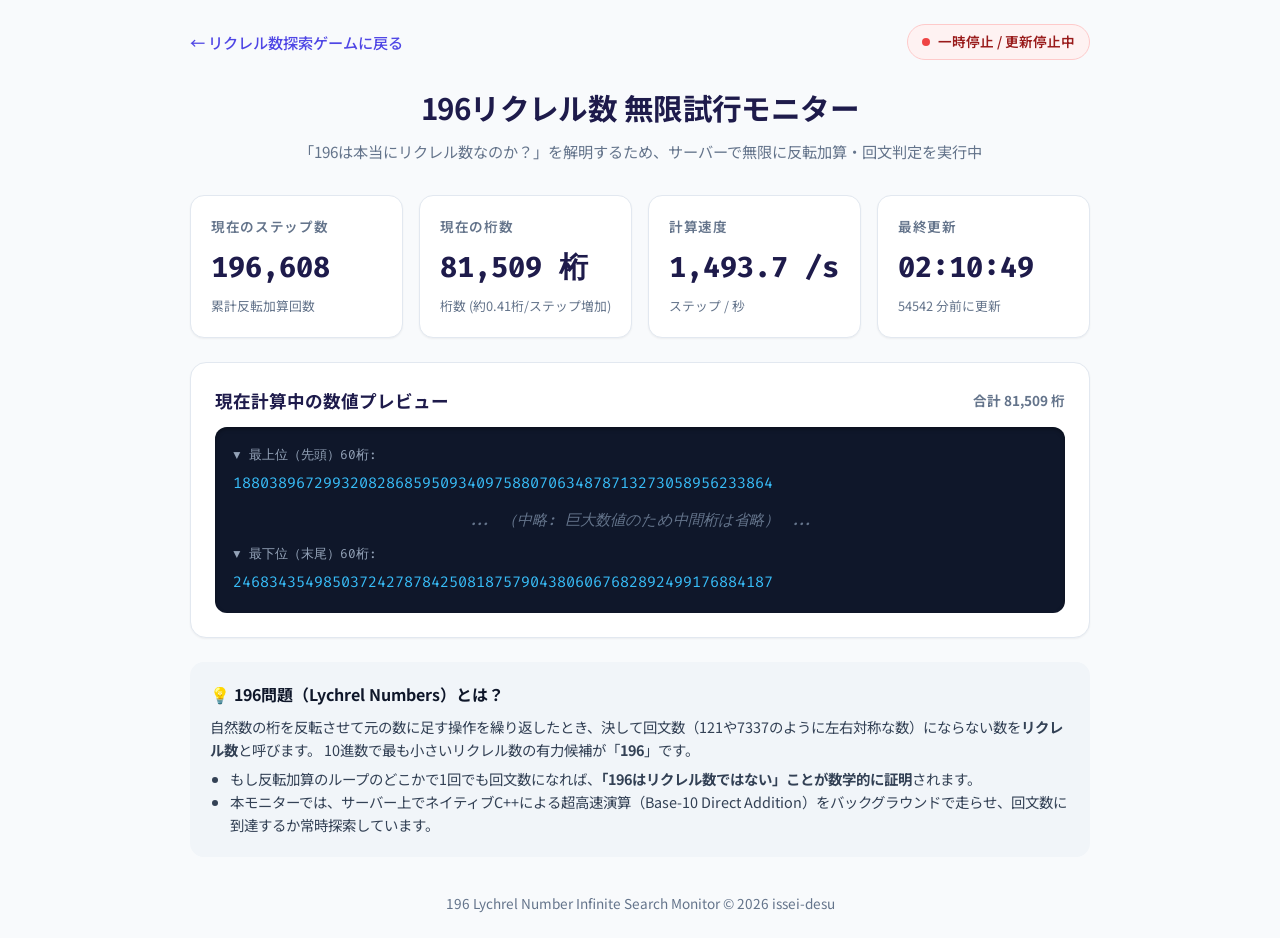
==== live.html @ 3861e8cc "Add real-time monitor page for 196 infinite trial" ====
<!DOCTYPE html>
<html lang="ja">
<head>
  <meta charset="UTF-8">
  <meta name="viewport" content="width=device-width, initial-scale=1.0">
  <meta http-equiv="Cache-Control" content="no-cache, no-store, must-revalidate">
  <meta http-equiv="Pragma" content="no-cache">
  <meta http-equiv="Expires" content="0">
  <title>196 無限試行モニター | リクレル数探索</title>
  <link rel="preconnect" href="https://fonts.googleapis.com">
  <link rel="preconnect" href="https://fonts.gstatic.com" crossorigin>
  <link href="https://fonts.googleapis.com/css2?family=Fira+Code:wght@400;500;600;700&family=Noto+Sans+JP:wght@400;500;700&display=swap" rel="stylesheet">
  <style>
    :root {
      --bg: #f8fafc;
      --card-bg: #ffffff;
      --text: #0f172a;
      --text-sub: #64748b;
      --border: #e2e8f0;
      --primary: #4f46e5;
      --primary-hover: #4338ca;
      --accent-green: #10b981;
      --accent-red: #ef4444;
      --accent-yellow: #f59e0b;
      --code-bg: #0f172a;
      --code-text: #38bdf8;
      --shadow-sm: 0 1px 2px 0 rgb(0 0 0 / 0.05);
      --shadow-md: 0 4px 6px -1px rgb(0 0 0 / 0.1), 0 2px 4px -2px rgb(0 0 0 / 0.1);
      --shadow-lg: 0 10px 15px -3px rgb(0 0 0 / 0.1), 0 4px 6px -4px rgb(0 0 0 / 0.1);
    }

    * {
      box-sizing: border-box;
      margin: 0;
      padding: 0;
    }

    body {
      background-color: var(--bg);
      color: var(--text);
      font-family: 'Noto Sans JP', -apple-system, BlinkMacSystemFont, "Segoe UI", Roboto, sans-serif;
      line-height: 1.6;
      padding: 24px 16px;
    }

    .container {
      max-width: 900px;
      margin: 0 auto;
    }

    .top-nav {
      display: flex;
      justify-content: space-between;
      align-items: center;
      margin-bottom: 24px;
    }

    .back-link {
      display: inline-flex;
      align-items: center;
      gap: 6px;
      color: var(--primary);
      text-decoration: none;
      font-weight: 500;
      font-size: 0.95rem;
      transition: color 0.15s;
    }
    .back-link:hover {
      text-decoration: underline;
    }

    .live-badge {
      display: inline-flex;
      align-items: center;
      gap: 8px;
      background: #ecfdf5;
      color: #065f46;
      padding: 6px 14px;
      border-radius: 9999px;
      font-size: 0.85rem;
      font-weight: 600;
      border: 1px solid #a7f3d0;
    }

    .pulse-dot {
      width: 8px;
      height: 8px;
      background-color: var(--accent-green);
      border-radius: 50%;
      animation: pulse 1.5s infinite;
    }

    @keyframes pulse {
      0% { transform: scale(0.95); opacity: 0.8; }
      50% { transform: scale(1.3); opacity: 1; }
      100% { transform: scale(0.95); opacity: 0.8; }
    }

    .header {
      text-align: center;
      margin-bottom: 32px;
    }

    .header h1 {
      font-size: 1.85rem;
      font-weight: 700;
      letter-spacing: -0.02em;
      color: #1e1b4b;
      margin-bottom: 8px;
    }

    .header p {
      color: var(--text-sub);
      font-size: 0.95rem;
    }

    .card {
      background: var(--card-bg);
      border: 1px solid var(--border);
      border-radius: 16px;
      padding: 24px;
      margin-bottom: 24px;
      box-shadow: var(--shadow-sm);
    }

    /* Metrics Grid */
    .metrics-grid {
      display: grid;
      grid-template-columns: repeat(auto-fit, minmax(200px, 1fr));
      gap: 16px;
      margin-bottom: 24px;
    }

    .metric-card {
      background: var(--card-bg);
      border: 1px solid var(--border);
      border-radius: 14px;
      padding: 20px;
      box-shadow: var(--shadow-sm);
      display: flex;
      flex-direction: column;
      gap: 6px;
    }

    .metric-title {
      font-size: 0.85rem;
      font-weight: 600;
      color: var(--text-sub);
      text-transform: uppercase;
      letter-spacing: 0.05em;
    }

    .metric-value {
      font-family: 'Fira Code', monospace;
      font-size: 1.8rem;
      font-weight: 700;
      color: #1e1b4b;
      word-break: break-all;
    }

    .metric-sub {
      font-size: 0.8rem;
      color: var(--text-sub);
    }

    /* Target Result Banner */
    .discovery-banner {
      background: linear-gradient(135deg, #10b981 0%, #059669 100%);
      color: white;
      padding: 24px;
      border-radius: 16px;
      text-align: center;
      margin-bottom: 24px;
      box-shadow: var(--shadow-lg);
      display: none;
    }
    .discovery-banner h2 {
      font-size: 1.6rem;
      margin-bottom: 8px;
    }

    /* Preview section */
    .section-title {
      font-size: 1.1rem;
      font-weight: 700;
      color: #1e1b4b;
      margin-bottom: 12px;
      display: flex;
      justify-content: space-between;
      align-items: center;
    }

    .preview-box {
      background: var(--code-bg);
      color: var(--code-text);
      font-family: 'Fira Code', monospace;
      font-size: 0.95rem;
      padding: 18px;
      border-radius: 12px;
      overflow-x: auto;
      line-height: 1.6;
      box-shadow: inset 0 2px 4px 0 rgb(0 0 0 / 0.3);
      word-break: break-all;
    }

    .preview-label {
      color: #94a3b8;
      font-size: 0.8rem;
      display: block;
      margin-bottom: 6px;
    }

    .preview-divider {
      color: #64748b;
      margin: 12px 0;
      text-align: center;
      font-style: italic;
    }

    /* Information / Explanations */
    .info-section {
      background: #f1f5f9;
      border-radius: 14px;
      padding: 20px;
      font-size: 0.9rem;
      color: #334155;
    }

    .info-section h3 {
      font-size: 1rem;
      font-weight: 700;
      color: #0f172a;
      margin-bottom: 8px;
    }

    .info-section ul {
      margin-left: 20px;
      margin-top: 6px;
    }

    .footer {
      text-align: center;
      color: var(--text-sub);
      font-size: 0.85rem;
      margin-top: 36px;
    }

    /* Offline status */
    .status-badge-offline {
      background: #fef2f2 !important;
      color: #991b1b !important;
      border-color: #fecaca !important;
    }
    .status-badge-offline .pulse-dot {
      background-color: var(--accent-red) !important;
      animation: none !important;
    }

    @media (max-width: 640px) {
      body {
        padding: 16px 12px;
      }
      .metric-value {
        font-size: 1.45rem;
      }
      .header h1 {
        font-size: 1.5rem;
      }
    }
  </style>
</head>
<body>
  <div class="container">
    <nav class="top-nav">
      <a href="index.html" class="back-link">
        ← リクレル数探索ゲームに戻る
      </a>
      <div id="liveIndicator" class="live-badge">
        <span class="pulse-dot"></span>
        <span id="liveStatusText">LIVE 接続中</span>
      </div>
    </nav>

    <header class="header">
      <h1>196リクレル数 無限試行モニター</h1>
      <p>「196は本当にリクレル数なのか？」を解明するため、サーバーで無限に反転加算・回文判定を実行中</p>
    </header>

    <div id="discoveryBanner" class="discovery-banner">
      <h2>🎉 回文数が発見されました！ 🎉</h2>
      <p>196がリクレル数ではないことが証明されました！詳細は下記を確認してください。</p>
    </div>

    <!-- Metrics -->
    <div class="metrics-grid">
      <div class="metric-card">
        <span class="metric-title">現在のステップ数</span>
        <span id="stepDisplay" class="metric-value">---</span>
        <span class="metric-sub">累計反転加算回数</span>
      </div>

      <div class="metric-card">
        <span class="metric-title">現在の桁数</span>
        <span id="digitsDisplay" class="metric-value">---</span>
        <span class="metric-sub">桁数 (約0.41桁/ステップ増加)</span>
      </div>

      <div class="metric-card">
        <span class="metric-title">計算速度</span>
        <span id="speedDisplay" class="metric-value">---</span>
        <span class="metric-sub">ステップ / 秒</span>
      </div>

      <div class="metric-card">
        <span class="metric-title">最終更新</span>
        <span id="updatedDisplay" class="metric-value">---</span>
        <span class="metric-sub" id="updatedRelative">受信待機中...</span>
      </div>
    </div>

    <!-- Number Preview -->
    <section class="card">
      <div class="section-title">
        <span>現在計算中の数値プレビュー</span>
        <span style="font-size: 0.85rem; color: var(--text-sub);" id="previewDigitsCount"></span>
      </div>
      <div class="preview-box">
        <span class="preview-label">▼ 最上位（先頭）60桁:</span>
        <div id="previewHead">読み込み中...</div>
        <div class="preview-divider">... （中略: 巨大数値のため中間桁は省略） ...</div>
        <span class="preview-label">▼ 最下位（末尾）60桁:</span>
        <div id="previewTail">読み込み中...</div>
      </div>
    </section>

    <!-- Info Explanations -->
    <section class="info-section">
      <h3>💡 196問題（Lychrel Numbers）とは？</h3>
      <p>
        自然数の桁を反転させて元の数に足す操作を繰り返したとき、決して回文数（121や7337のように左右対称な数）にならない数を<strong>リクレル数</strong>と呼びます。
        10進数で最も小さいリクレル数の有力候補が「<strong>196</strong>」です。
      </p>
      <ul>
        <li>もし反転加算のループのどこかで1回でも回文数になれば、<strong>「196はリクレル数ではない」ことが数学的に証明</strong>されます。</li>
        <li>本モニターでは、サーバー上でネイティブC++による超高速演算（Base-10 Direct Addition）をバックグラウンドで走らせ、回文数に到達するか常時探索しています。</li>
      </ul>
    </section>

    <footer class="footer">
      <p>196 Lychrel Number Infinite Search Monitor &copy; 2026 issei-desu</p>
    </footer>
  </div>

  <script>
    const KVDB_URL = 'https://kvdb.io/C73anz47CwZ5a14fmn1Rba/live_196';
    const FALLBACK_URL = 'progress.json';

    let lastDataTime = 0;

    async function fetchProgress() {
      try {
        let res = null;
        try {
          res = await fetch(KVDB_URL + '?t=' + Date.now(), { cache: 'no-store' });
        } catch (e) {
          console.warn('KVDB fetch failed, trying local progress.json fallback', e);
        }

        if (!res || !res.ok) {
          res = await fetch(FALLBACK_URL + '?t=' + Date.now(), { cache: 'no-store' });
        }

        if (!res.ok) {
          throw new Error('Failed to fetch progress data');
        }

        const data = await res.json();
        updateUI(data);
      } catch (err) {
        console.error('Fetch error:', err);
        markOffline();
      }
    }

    function updateUI(data) {
      const step = data.step || 0;
      const digits = data.digits || 0;
      const speed = data.speed || 0;
      const updatedAt = data.updatedAt || Date.now();
      const isFound = data.found === true;

      document.getElementById('stepDisplay').textContent = step.toLocaleString();
      document.getElementById('digitsDisplay').textContent = digits.toLocaleString() + ' 桁';
      document.getElementById('speedDisplay').textContent = speed.toLocaleString(undefined, { maximumFractionDigits: 1 }) + ' /s';

      lastDataTime = updatedAt;
      const date = new Date(updatedAt);
      document.getElementById('updatedDisplay').textContent = 
        date.getHours().toString().padStart(2, '0') + ':' +
        date.getMinutes().toString().padStart(2, '0') + ':' +
        date.getSeconds().toString().padStart(2, '0');

      document.getElementById('previewDigitsCount').textContent = `合計 ${digits.toLocaleString()} 桁`;
      document.getElementById('previewHead').textContent = data.previewHead || '---';
      document.getElementById('previewTail').textContent = data.previewTail || '---';

      // Live status check
      const diffSec = Math.floor((Date.now() - updatedAt) / 1000);
      const indicator = document.getElementById('liveIndicator');
      const statusText = document.getElementById('liveStatusText');

      if (isFound) {
        document.getElementById('discoveryBanner').style.display = 'block';
        indicator.className = 'live-badge';
        statusText.textContent = '🎉 回文数発見！';
      } else if (diffSec <= 20) {
        indicator.className = 'live-badge';
        statusText.textContent = 'LIVE 計算中';
      } else {
        indicator.className = 'live-badge status-badge-offline';
        statusText.textContent = '一時停止 / 更新停止中';
      }

      updateRelativeTime();
    }

    function markOffline() {
      const indicator = document.getElementById('liveIndicator');
      const statusText = document.getElementById('liveStatusText');
      indicator.className = 'live-badge status-badge-offline';
      statusText.textContent = 'オフライン';
    }

    function updateRelativeTime() {
      if (!lastDataTime) return;
      const diffSec = Math.floor((Date.now() - lastDataTime) / 1000);
      const relElem = document.getElementById('updatedRelative');
      if (diffSec < 5) {
        relElem.textContent = 'たった今更新';
      } else if (diffSec < 60) {
        relElem.textContent = `${diffSec} 秒前に更新`;
      } else {
        const min = Math.floor(diffSec / 60);
        relElem.textContent = `${min} 分前に更新`;
      }
    }

    // Polling
    fetchProgress();
    setInterval(fetchProgress, 3000);
    setInterval(updateRelativeTime, 1000);
  </script>
</body>
</html>
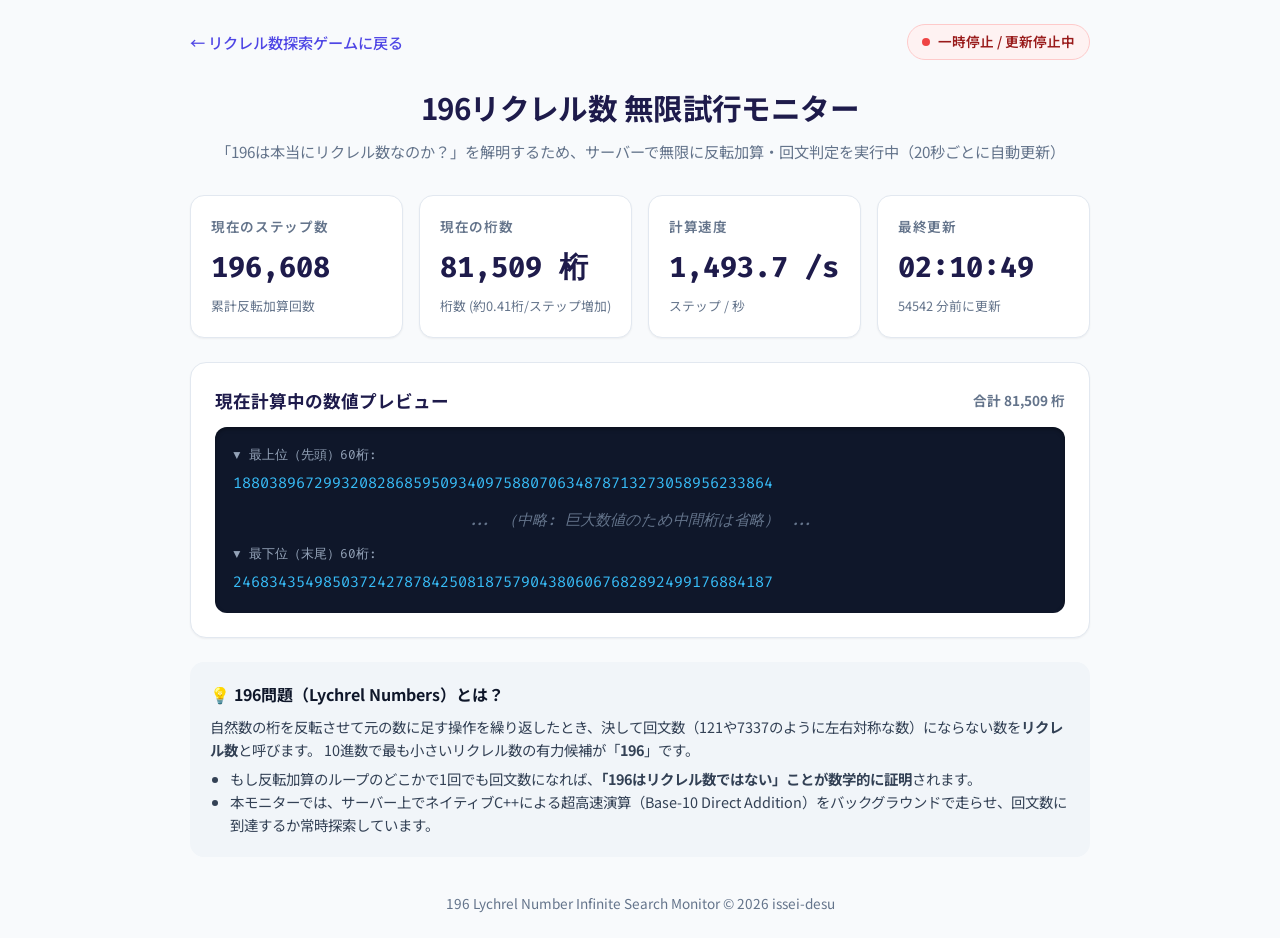
==== commit b0c6c66a: "Decrease update frequency to 20s to avoid API rate limits" ====
--- a/live.html
+++ b/live.html
@@ -283,7 +283,7 @@
 
     <header class="header">
       <h1>196リクレル数 無限試行モニター</h1>
-      <p>「196は本当にリクレル数なのか？」を解明するため、サーバーで無限に反転加算・回文判定を実行中</p>
+      <p>「196は本当にリクレル数なのか？」を解明するため、サーバーで無限に反転加算・回文判定を実行中（20秒ごとに自動更新）</p>
     </header>
 
     <div id="discoveryBanner" class="discovery-banner">
@@ -413,7 +413,7 @@
         document.getElementById('discoveryBanner').style.display = 'block';
         indicator.className = 'live-badge';
         statusText.textContent = '🎉 回文数発見！';
-      } else if (diffSec <= 20) {
+      } else if (diffSec <= 90) {
         indicator.className = 'live-badge';
         statusText.textContent = 'LIVE 計算中';
       } else {
@@ -445,9 +445,9 @@
       }
     }
 
-    // Polling
+    // Polling (20秒間隔に緩和)
     fetchProgress();
-    setInterval(fetchProgress, 3000);
+    setInterval(fetchProgress, 20000);
     setInterval(updateRelativeTime, 1000);
   </script>
 </body>
